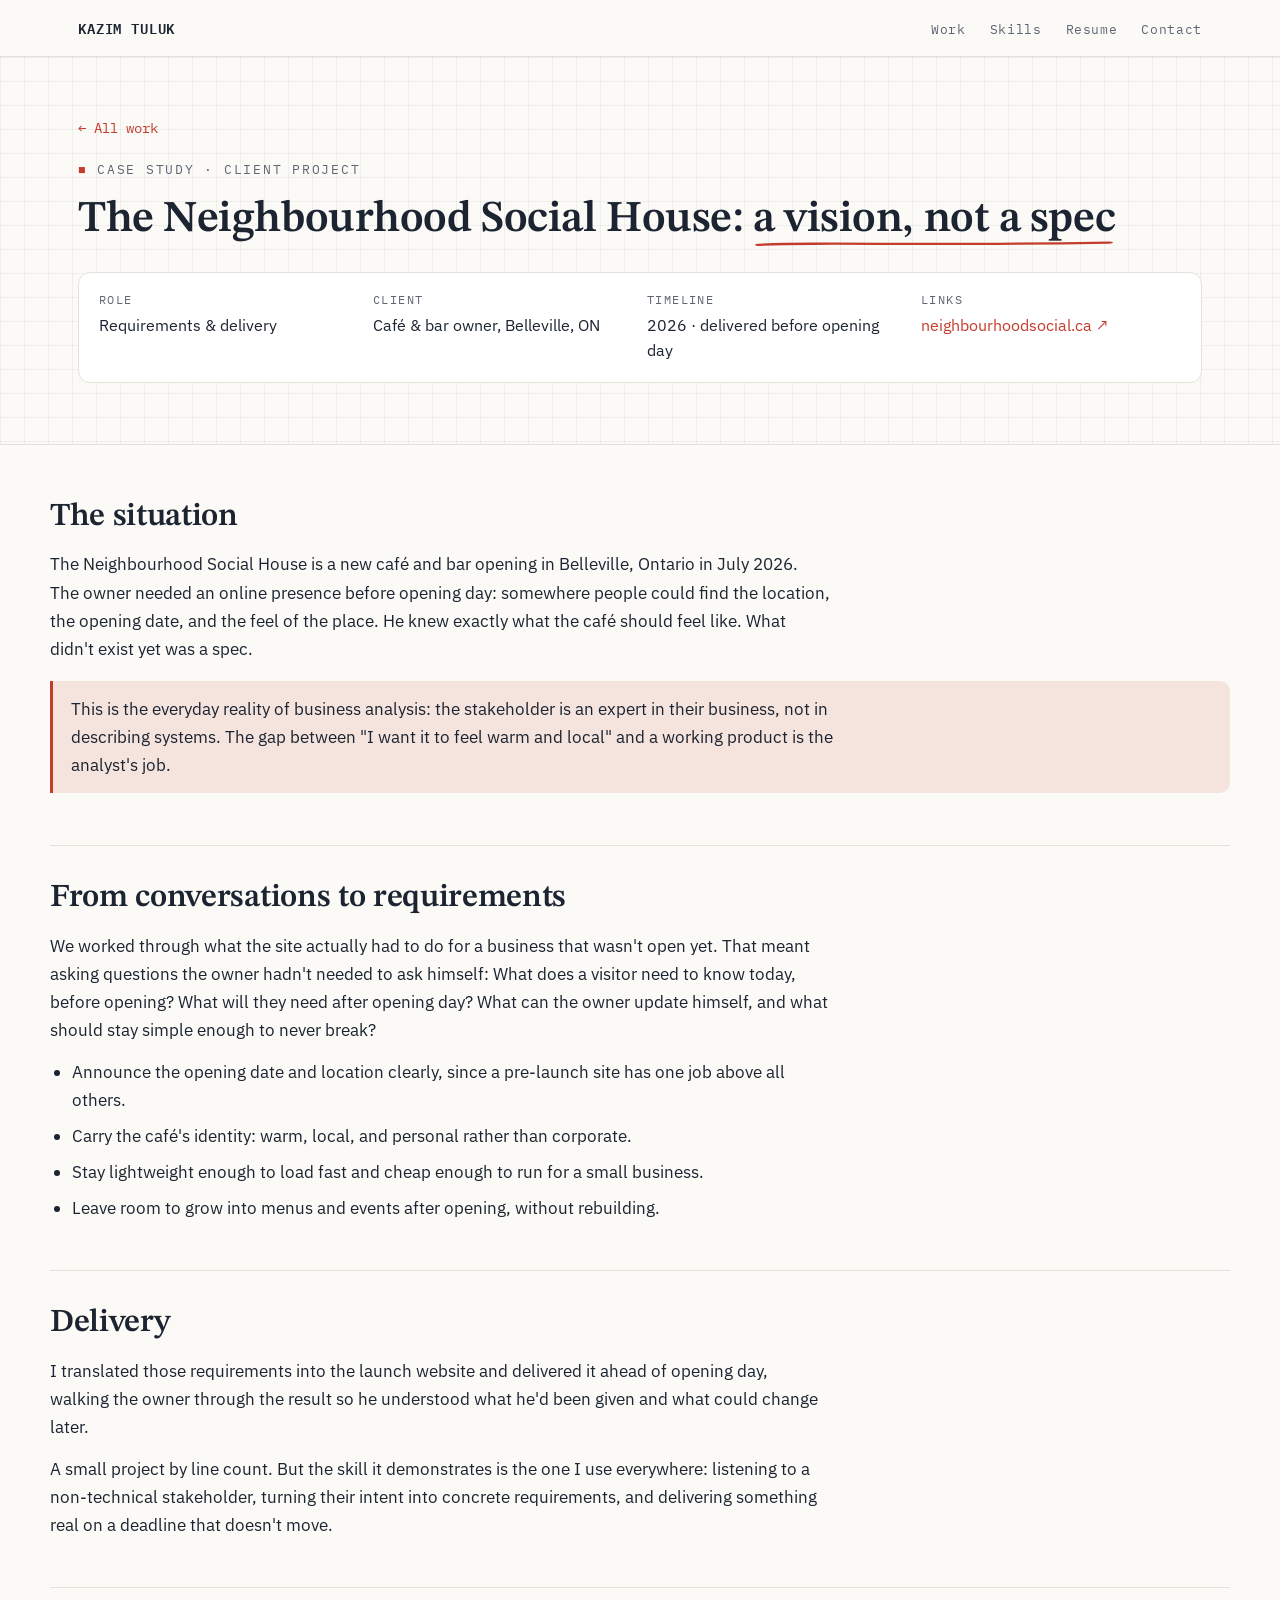
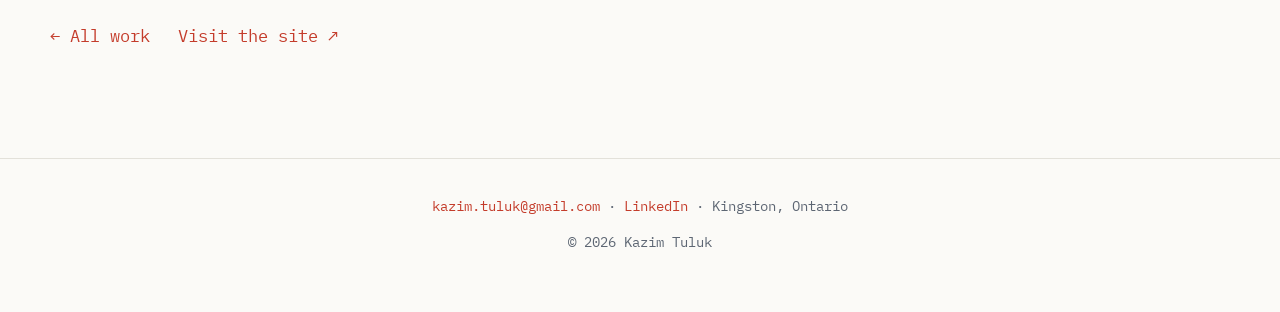
==== neighbourhood-social.html @ 155fc8b4 "some changes in portfolio" ====
<!DOCTYPE html>
<html lang="en">
<head>
  <meta charset="UTF-8" />
  <meta name="viewport" content="width=device-width, initial-scale=1" />
  <title>The Neighbourhood Social House · Case Study · Kazim Tuluk</title>
  <meta name="description" content="Case study: gathering requirements from a small-business owner and delivering a launch website for a Belleville café." />
  <link rel="preconnect" href="https://fonts.googleapis.com">
  <link rel="preconnect" href="https://fonts.gstatic.com" crossorigin>
  <link href="https://fonts.googleapis.com/css2?family=STIX+Two+Text:wght@400;600&family=IBM+Plex+Sans:wght@400;500;600&family=IBM+Plex+Mono:wght@400;600&display=swap" rel="stylesheet">
  <link rel="stylesheet" href="style.css">
</head>
<body>

<header class="site">
  <div class="top">
    <a class="brand" href="index.html">KAZIM TULUK</a>
    <nav class="primary" aria-label="Primary">
      <a href="index.html#work">Work</a>
      <a href="index.html#skills">Skills</a>
      <a href="assets/resume.pdf" target="_blank" rel="noreferrer">Resume</a>
      <a href="index.html#contact">Contact</a>
    </nav>
  </div>
</header>

<section class="cs-hero">
  <div class="wrap">
    <a class="back" href="index.html#work">← All work</a>
    <span class="eyebrow" style="margin-top:18px"><span class="tick">■</span> Case study · Client project</span>
    <h1>The Neighbourhood Social House: <span class="pen">a vision, not a spec</span></h1>
    <dl class="cs-meta">
      <div><dt>Role</dt><dd>Requirements &amp; delivery</dd></div>
      <div><dt>Client</dt><dd>Café &amp; bar owner, Belleville, ON</dd></div>
      <div><dt>Timeline</dt><dd>2026 · delivered before opening day</dd></div>
      <div><dt>Links</dt><dd><a href="https://www.neighbourhoodsocial.ca" target="_blank" rel="noreferrer">neighbourhoodsocial.ca ↗</a></dd></div>
    </dl>
  </div>
</section>

<div class="wrap cs-body">

  <section class="section">
    <h2>The situation</h2>
    <p>
      The Neighbourhood Social House is a new café and bar opening in Belleville, Ontario in July 2026.
      The owner needed an online presence before opening day: somewhere people could find the location,
      the opening date, and the feel of the place. He knew exactly what the café should feel like.
      What didn't exist yet was a spec.
    </p>
    <div class="callout">
      <p>This is the everyday reality of business analysis: the stakeholder is an expert in their business, not in describing systems. The gap between "I want it to feel warm and local" and a working product is the analyst's job.</p>
    </div>
  </section>

  <section class="section">
    <h2>From conversations to requirements</h2>
    <p>
      We worked through what the site actually had to do for a business that wasn't open yet.
      That meant asking questions the owner hadn't needed to ask himself: What does a visitor need to know
      today, before opening? What will they need after opening day? What can the owner update himself,
      and what should stay simple enough to never break?
    </p>
    <ul>
      <li>Announce the opening date and location clearly, since a pre-launch site has one job above all others.</li>
      <li>Carry the café's identity: warm, local, and personal rather than corporate.</li>
      <li>Stay lightweight enough to load fast and cheap enough to run for a small business.</li>
      <li>Leave room to grow into menus and events after opening, without rebuilding.</li>
    </ul>
  </section>

  <section class="section">
    <h2>Delivery</h2>
    <p>
      I translated those requirements into the launch website and delivered it ahead of opening day,
      walking the owner through the result so he understood what he'd been given and what could change later.
    </p>
    <figure class="shot">
      <img src="assets/nsh-home.png" alt="The Neighbourhood Social House launch website" onerror="this.parentElement.style.display='none'">
      <figcaption>The launch site: opening date, location, and the character of the place, front and centre.</figcaption>
    </figure>
    <p>
      A small project by line count. But the skill it demonstrates is the one I use everywhere:
      listening to a non-technical stakeholder, turning their intent into concrete requirements,
      and delivering something real on a deadline that doesn't move.
    </p>
  </section>

  <section class="section">
    <p class="links" style="font-family:'IBM Plex Mono',monospace">
      <a href="index.html#work">← All work</a>
      <a style="margin-left:18px" href="https://www.neighbourhoodsocial.ca" target="_blank" rel="noreferrer">Visit the site ↗</a>
    </p>
  </section>

</div>

<footer class="site">
  <p><a href="mailto:kazim.tuluk@gmail.com">kazim.tuluk@gmail.com</a> · <a href="https://www.linkedin.com/in/kazim-tuluk-b4215170" target="_blank" rel="noreferrer">LinkedIn</a> · Kingston, Ontario</p>
  <p>© <span id="y"></span> Kazim Tuluk</p>
</footer>
<script>document.getElementById('y').textContent = new Date().getFullYear();</script>
</body>
</html>
---- style.css ----
/* ============================================================
   Kazim Tuluk · Portfolio
   Identity: paper, graph grid, red pen
   Type: STIX Two Text (display) · IBM Plex Sans (body) · IBM Plex Mono (labels)
   ============================================================ */

:root{
  --paper:#FBFAF7;
  --ink:#1B2430;
  --muted:#5D6673;
  --pen:#C43C2B;        /* teacher's red pen */
  --pen-soft:rgba(196,60,43,.12);
  --grid:rgba(27,36,48,.055);
  --grid-strong:rgba(27,36,48,.09);
  --card:#FFFFFF;
  --line:#E3E1DA;
  --shadow:0 10px 28px rgba(27,36,48,.08);
}
@media (prefers-color-scheme: dark){
  :root{
    --paper:#12161D;
    --ink:#E8E6E1;
    --muted:#9AA1AB;
    --pen:#E8604C;
    --pen-soft:rgba(232,96,76,.16);
    --grid:rgba(232,230,225,.05);
    --grid-strong:rgba(232,230,225,.08);
    --card:#181D26;
    --line:#2A3140;
    --shadow:0 12px 30px rgba(0,0,0,.4);
  }
}

*{box-sizing:border-box}
html{scroll-behavior:smooth}
@media (prefers-reduced-motion: reduce){
  html{scroll-behavior:auto}
  *{transition:none!important;animation:none!important}
}
html,body{
  margin:0;
  background:var(--paper);
  color:var(--ink);
  font-family:"IBM Plex Sans",system-ui,-apple-system,"Segoe UI",Roboto,Helvetica,Arial,sans-serif;
  font-size:17px;
  line-height:1.65;
}
h1,h2,h3{
  font-family:"STIX Two Text",Georgia,"Times New Roman",serif;
  font-weight:600;
  line-height:1.18;
  letter-spacing:-.01em;
  margin:0 0 12px;
}
h1{font-size:clamp(30px,3.8vw,44px)}
h2{font-size:clamp(24px,3.4vw,32px)}
h3{font-size:20px}
p{margin:0 0 14px}
a{color:var(--pen);text-decoration:none}
a:hover{text-decoration:underline;text-underline-offset:3px}
a:focus-visible,button:focus-visible{outline:2px solid var(--pen);outline-offset:3px;border-radius:2px}
.wrap{max-width:1180px;margin:0 auto;padding:0 28px}
.muted{color:var(--muted)}

/* ---------- mono labels ---------- */
.eyebrow{
  font-family:"IBM Plex Mono",ui-monospace,SFMono-Regular,Menlo,monospace;
  font-size:12.5px;
  letter-spacing:.14em;
  text-transform:uppercase;
  color:var(--muted);
  display:block;
  margin-bottom:10px;
}
.eyebrow .tick{color:var(--pen)}

/* ---------- red pen underline (signature) ---------- */
.pen{
  background-image:url("data:image/svg+xml,%3Csvg xmlns='http://www.w3.org/2000/svg' viewBox='0 0 120 9' preserveAspectRatio='none'%3E%3Cpath d='M2 6.5 C 25 3.5, 55 7.5, 118 4' fill='none' stroke='%23C43C2B' stroke-width='2.6' stroke-linecap='round'/%3E%3C/svg%3E");
  background-repeat:no-repeat;
  background-position:0 100%;
  background-size:100% 8px;
  padding-bottom:6px;
}

/* ---------- header ---------- */
header.site{
  position:sticky;top:0;z-index:20;
  background:color-mix(in srgb, var(--paper) 88%, transparent);
  backdrop-filter:blur(8px);
  border-bottom:1px solid var(--line);
}
.top{display:flex;align-items:center;justify-content:space-between;padding:14px 28px;max-width:1180px;margin:0 auto}
.brand{
  font-family:"IBM Plex Mono",monospace;
  font-weight:600;font-size:14px;letter-spacing:.06em;
  color:var(--ink);
}
.brand:hover{text-decoration:none;color:var(--pen)}
nav.primary a{
  font-family:"IBM Plex Mono",monospace;
  font-size:13px;letter-spacing:.05em;
  color:var(--muted);
  margin-left:20px;
}
nav.primary a:hover{color:var(--pen);text-decoration:none}

/* ---------- hero on graph paper ---------- */
.hero{
  background-image:
    linear-gradient(var(--grid-strong) 1px, transparent 1px),
    linear-gradient(90deg, var(--grid-strong) 1px, transparent 1px),
    linear-gradient(var(--grid) 1px, transparent 1px),
    linear-gradient(90deg, var(--grid) 1px, transparent 1px);
  background-size:120px 120px,120px 120px,24px 24px,24px 24px;
  border-bottom:1px solid var(--line);
}
.hero-inner{
  display:flex;gap:40px;align-items:center;
  padding:72px 0 64px;
}
.hero .info{flex:1;min-width:0}
.hero .lede{font-size:19px;max-width:760px;margin-top:16px}
.avatar{
  width:168px;height:168px;border-radius:50%;object-fit:cover;
  border:5px solid var(--card);box-shadow:var(--shadow);flex:none;
}
@media(max-width:760px){
  .hero-inner{flex-direction:column-reverse;align-items:flex-start;padding:48px 0 44px}
  .avatar{width:120px;height:120px}
}
.chips{margin-top:22px;display:flex;flex-wrap:wrap;gap:10px}
.chip{
  font-family:"IBM Plex Mono",monospace;font-size:13.5px;
  padding:8px 16px;border-radius:999px;
  background:var(--card);border:1px solid var(--line);color:var(--ink);
  transition:border-color .15s ease, transform .15s ease;
}
.chip:hover{border-color:var(--pen);text-decoration:none;transform:translateY(-1px)}
.chip.primary{background:var(--pen);border-color:var(--pen);color:#fff}
.chip.primary:hover{background:var(--pen);opacity:.92}

/* ---------- sections ---------- */
.section{padding:56px 0;scroll-margin-top:80px}
.section + .section{border-top:1px solid var(--line)}
.section-head{margin-bottom:28px}

/* ---------- featured case studies ---------- */
.case{
  display:grid;grid-template-columns:1fr;gap:0;
  background:var(--card);border:1px solid var(--line);border-radius:14px;
  padding:26px 28px;margin-bottom:18px;
  transition:border-color .15s ease, box-shadow .15s ease;
}
.case:hover{border-color:var(--pen);box-shadow:var(--shadow)}
.case h3{font-size:23px;margin-bottom:4px}
.case .meta{font-family:"IBM Plex Mono",monospace;font-size:12.5px;letter-spacing:.1em;text-transform:uppercase;color:var(--pen);margin-bottom:12px}
.facts{margin:10px 0 14px;display:grid;gap:8px}
.facts .row{display:grid;grid-template-columns:92px 1fr;gap:12px;align-items:baseline}
.facts dt{
  font-family:"IBM Plex Mono",monospace;font-size:12px;letter-spacing:.1em;
  text-transform:uppercase;color:var(--muted);
}
.facts dd{margin:0}
.case .links{margin-top:6px;font-family:"IBM Plex Mono",monospace;font-size:14px}
.case .links a + a{margin-left:18px}

/* ---------- smaller project grid ---------- */
.projs{display:grid;grid-template-columns:repeat(3,minmax(0,1fr));gap:16px}
@media(max-width:860px){.projs{grid-template-columns:1fr}}
.card{
  background:var(--card);border:1px solid var(--line);border-radius:12px;padding:20px;
  transition:border-color .15s ease, box-shadow .15s ease;
  display:flex;flex-direction:column;
}
.card:hover{border-color:var(--pen);box-shadow:var(--shadow)}
.card h3{font-size:18px}
.card p{font-size:15.5px}
.card .stack{
  font-family:"IBM Plex Mono",monospace;font-size:12.5px;color:var(--muted);
  margin:0 0 10px;
}
.card .links{margin-top:auto;padding-top:10px;font-family:"IBM Plex Mono",monospace;font-size:13.5px}

/* ---------- skills ---------- */
.skill-row{display:grid;grid-template-columns:210px 1fr;gap:16px;padding:14px 0;border-bottom:1px dashed var(--line)}
.skill-row:last-child{border-bottom:none}
.skill-row .label{
  font-family:"IBM Plex Mono",monospace;font-size:13px;letter-spacing:.08em;
  text-transform:uppercase;color:var(--ink);font-weight:600;padding-top:2px;
}
@media(max-width:640px){.skill-row{grid-template-columns:1fr;gap:4px}}

/* ---------- footer ---------- */
footer.site{
  border-top:1px solid var(--line);
  padding:36px 24px 44px;text-align:center;
  font-family:"IBM Plex Mono",monospace;font-size:13.5px;color:var(--muted);
}
footer.site a{color:var(--pen)}

/* ============================================================
   Case-study pages
   ============================================================ */
.cs-hero{
  background-image:
    linear-gradient(var(--grid) 1px, transparent 1px),
    linear-gradient(90deg, var(--grid) 1px, transparent 1px);
  background-size:24px 24px;
  border-bottom:1px solid var(--line);
  padding:56px 0 44px;
}
.cs-hero .back{font-family:"IBM Plex Mono",monospace;font-size:13.5px}
.cs-hero h1{margin-top:14px}
.cs-meta{
  margin-top:26px;display:grid;grid-template-columns:repeat(auto-fit,minmax(180px,1fr));gap:14px;
  background:var(--card);border:1px solid var(--line);border-radius:12px;padding:18px 20px;
}
.cs-meta div dt{
  font-family:"IBM Plex Mono",monospace;font-size:11.5px;letter-spacing:.12em;
  text-transform:uppercase;color:var(--muted);margin-bottom:3px;
}
.cs-meta div dd{margin:0;font-size:15.5px}
.cs-body{padding:20px 0 60px}
.cs-body .section{padding:34px 0}
.cs-body h2{margin-bottom:14px}
.cs-body ul{padding-left:22px;margin:0 0 14px}
.cs-body li{margin-bottom:8px}
.callout{
  border-left:3px solid var(--pen);
  background:var(--pen-soft);
  padding:14px 18px;border-radius:0 10px 10px 0;
  margin:18px 0;
}
.callout p{margin:0}
figure.shot{margin:22px 0}
figure.shot img{width:100%;border:1px solid var(--line);border-radius:10px;box-shadow:var(--shadow)}
figure.shot figcaption{
  font-family:"IBM Plex Mono",monospace;font-size:13px;color:var(--muted);margin-top:8px;
}

/* ---------- narrow header ---------- */
@media(max-width:560px){
  .top{flex-wrap:wrap;gap:8px;padding:12px 18px}
  nav.primary{width:100%;display:flex;justify-content:space-between}
  nav.primary a{margin-left:0;font-size:12.5px}
}

/* readable measure inside wide layout */
.cs-body p, .cs-body ul{max-width:78ch}
.facts .row dd{max-width:100ch}
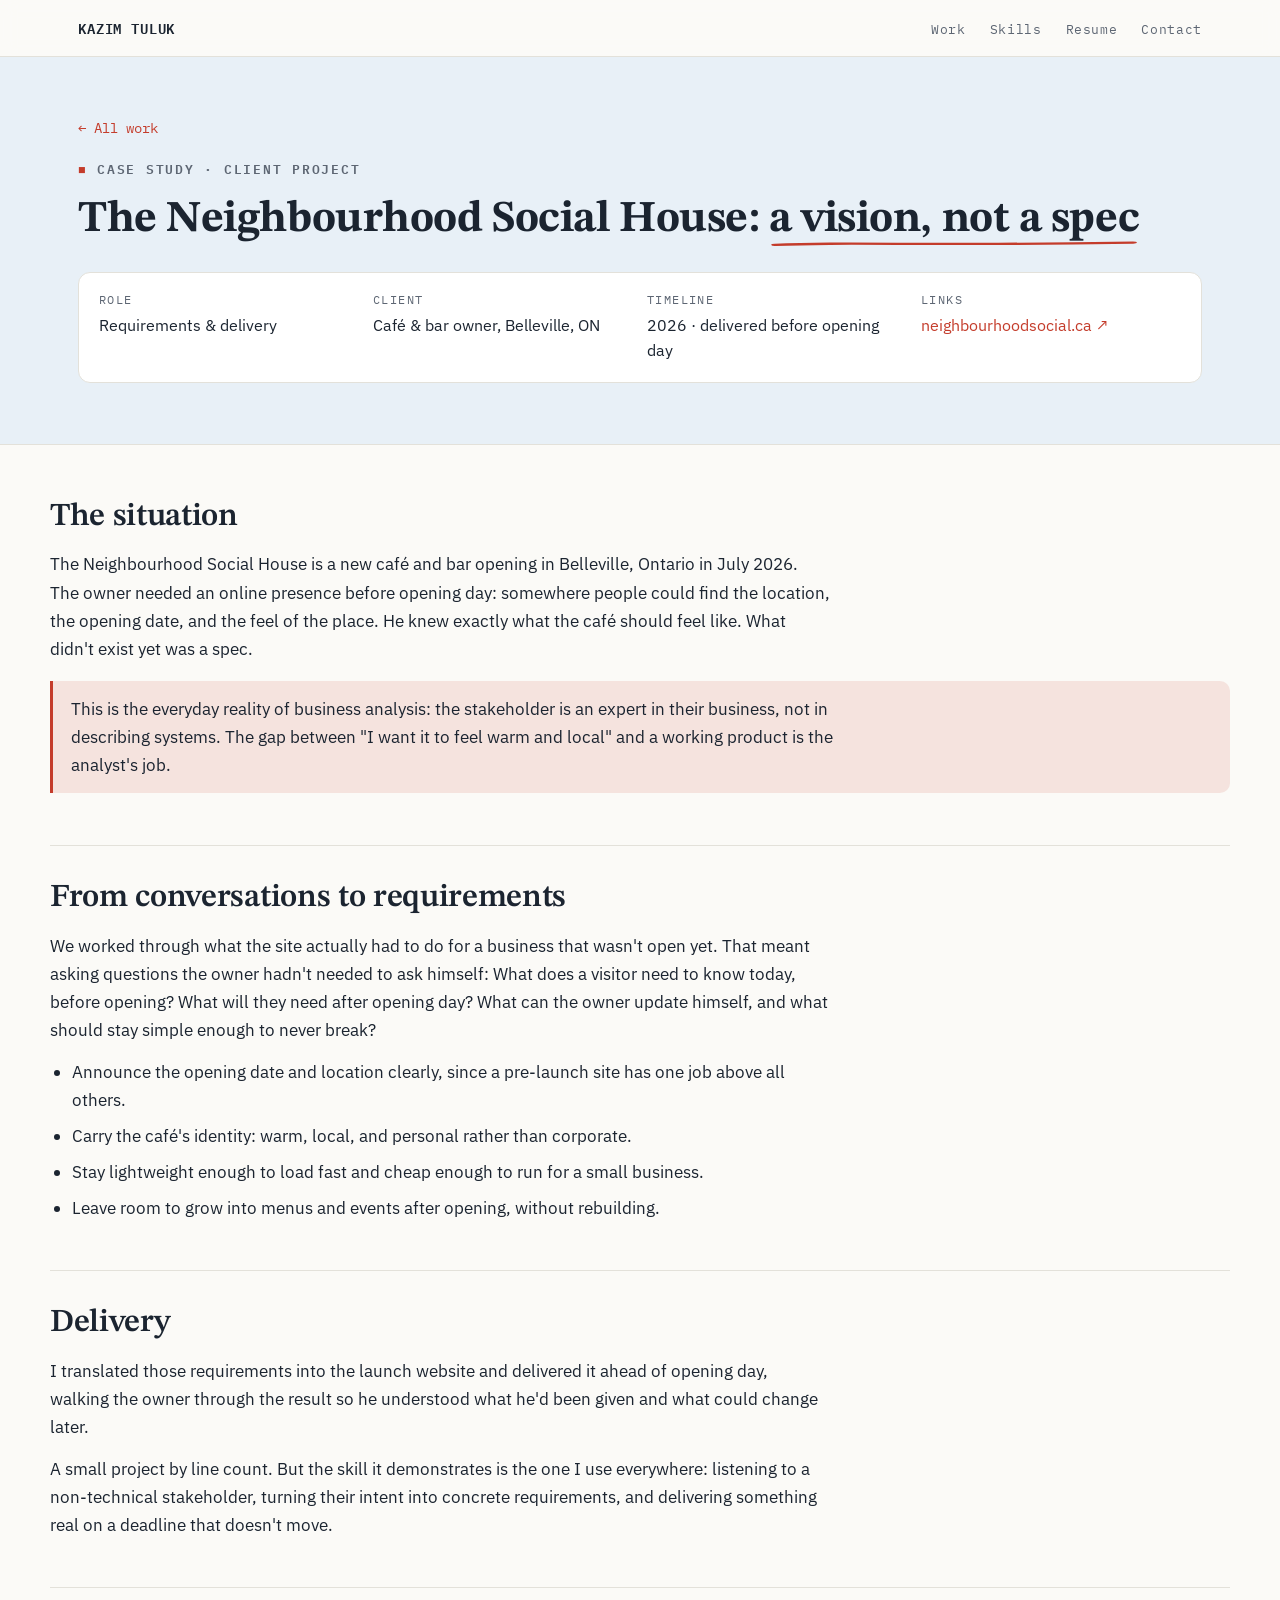
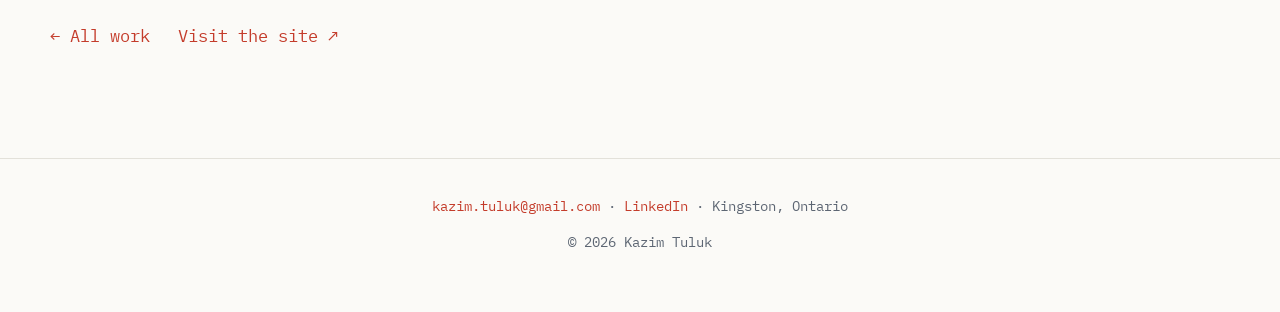
==== commit 995d5e2a: "last changes" ====
--- a/neighbourhood-social.html
+++ b/neighbourhood-social.html
@@ -7,7 +7,7 @@
   <meta name="description" content="Case study: gathering requirements from a small-business owner and delivering a launch website for a Belleville café." />
   <link rel="preconnect" href="https://fonts.googleapis.com">
   <link rel="preconnect" href="https://fonts.gstatic.com" crossorigin>
-  <link href="https://fonts.googleapis.com/css2?family=STIX+Two+Text:wght@400;600&family=IBM+Plex+Sans:wght@400;500;600&family=IBM+Plex+Mono:wght@400;600&display=swap" rel="stylesheet">
+  <link href="https://fonts.googleapis.com/css2?family=STIX+Two+Text:wght@400;600;700&family=IBM+Plex+Sans:wght@400;500;600&family=IBM+Plex+Mono:wght@400;600&display=swap" rel="stylesheet">
   <link rel="stylesheet" href="style.css">
 </head>
 <body>
--- a/style.css
+++ b/style.css
@@ -14,6 +14,7 @@
   --grid-strong:rgba(27,36,48,.09);
   --card:#FFFFFF;
   --line:#E3E1DA;
+  --banner:#E8F0F7;
   --shadow:0 10px 28px rgba(27,36,48,.08);
 }
 @media (prefers-color-scheme: dark){
@@ -27,6 +28,7 @@
     --grid-strong:rgba(232,230,225,.08);
     --card:#181D26;
     --line:#2A3140;
+    --banner:#1A2532;
     --shadow:0 12px 30px rgba(0,0,0,.4);
   }
 }
@@ -52,7 +54,7 @@
   letter-spacing:-.01em;
   margin:0 0 12px;
 }
-h1{font-size:clamp(30px,3.8vw,44px)}
+h1{font-size:clamp(30px,3.8vw,44px);font-weight:700}
 h2{font-size:clamp(24px,3.4vw,32px)}
 h3{font-size:20px}
 p{margin:0 0 14px}
@@ -65,6 +67,7 @@
 /* ---------- mono labels ---------- */
 .eyebrow{
   font-family:"IBM Plex Mono",ui-monospace,SFMono-Regular,Menlo,monospace;
+  font-weight:600;
   font-size:12.5px;
   letter-spacing:.14em;
   text-transform:uppercase;
@@ -107,12 +110,7 @@
 
 /* ---------- hero on graph paper ---------- */
 .hero{
-  background-image:
-    linear-gradient(var(--grid-strong) 1px, transparent 1px),
-    linear-gradient(90deg, var(--grid-strong) 1px, transparent 1px),
-    linear-gradient(var(--grid) 1px, transparent 1px),
-    linear-gradient(90deg, var(--grid) 1px, transparent 1px);
-  background-size:120px 120px,120px 120px,24px 24px,24px 24px;
+  background:var(--banner);
   border-bottom:1px solid var(--line);
 }
 .hero-inner{
@@ -122,12 +120,12 @@
 .hero .info{flex:1;min-width:0}
 .hero .lede{font-size:19px;max-width:760px;margin-top:16px}
 .avatar{
-  width:168px;height:168px;border-radius:50%;object-fit:cover;
+  width:230px;height:230px;border-radius:50%;object-fit:cover;
   border:5px solid var(--card);box-shadow:var(--shadow);flex:none;
 }
 @media(max-width:760px){
   .hero-inner{flex-direction:column-reverse;align-items:flex-start;padding:48px 0 44px}
-  .avatar{width:120px;height:120px}
+  .avatar{width:150px;height:150px}
 }
 .chips{margin-top:22px;display:flex;flex-wrap:wrap;gap:10px}
 .chip{
@@ -203,10 +201,7 @@
    Case-study pages
    ============================================================ */
 .cs-hero{
-  background-image:
-    linear-gradient(var(--grid) 1px, transparent 1px),
-    linear-gradient(90deg, var(--grid) 1px, transparent 1px);
-  background-size:24px 24px;
+  background:var(--banner);
   border-bottom:1px solid var(--line);
   padding:56px 0 44px;
 }
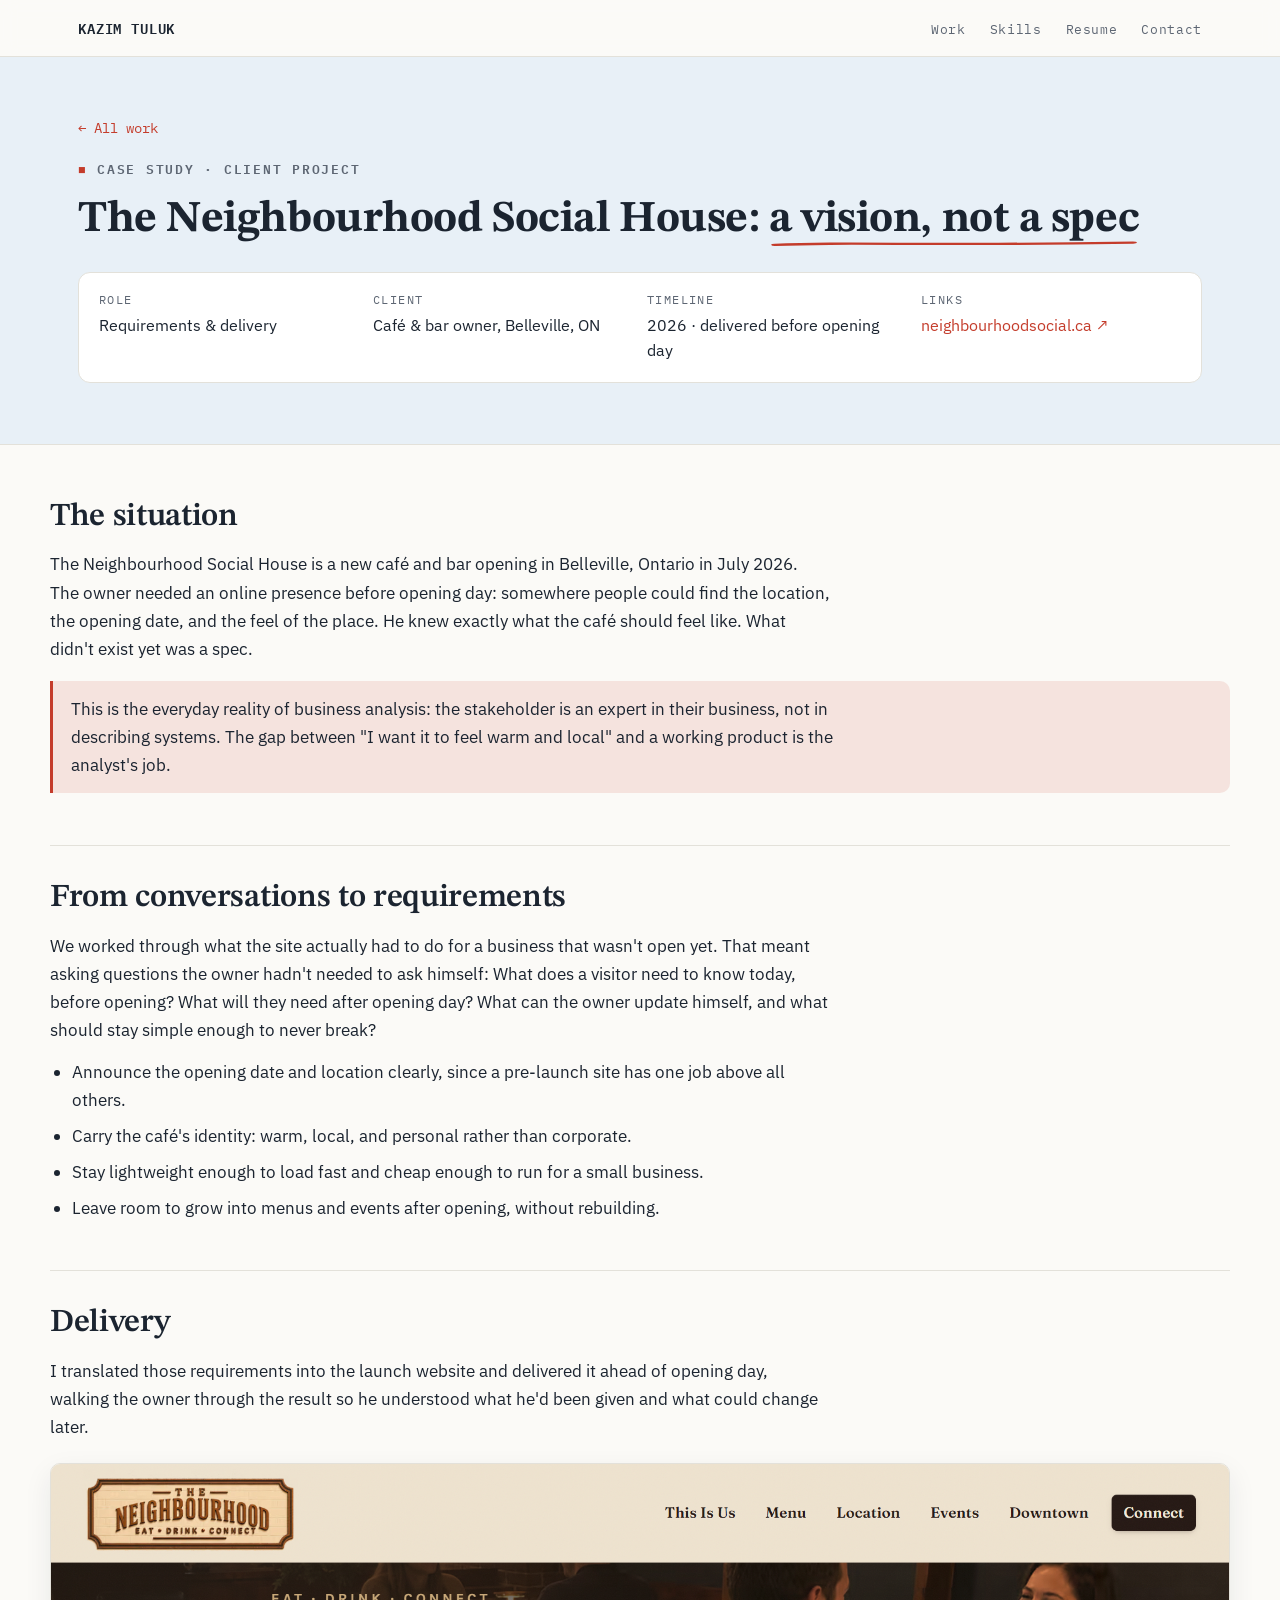
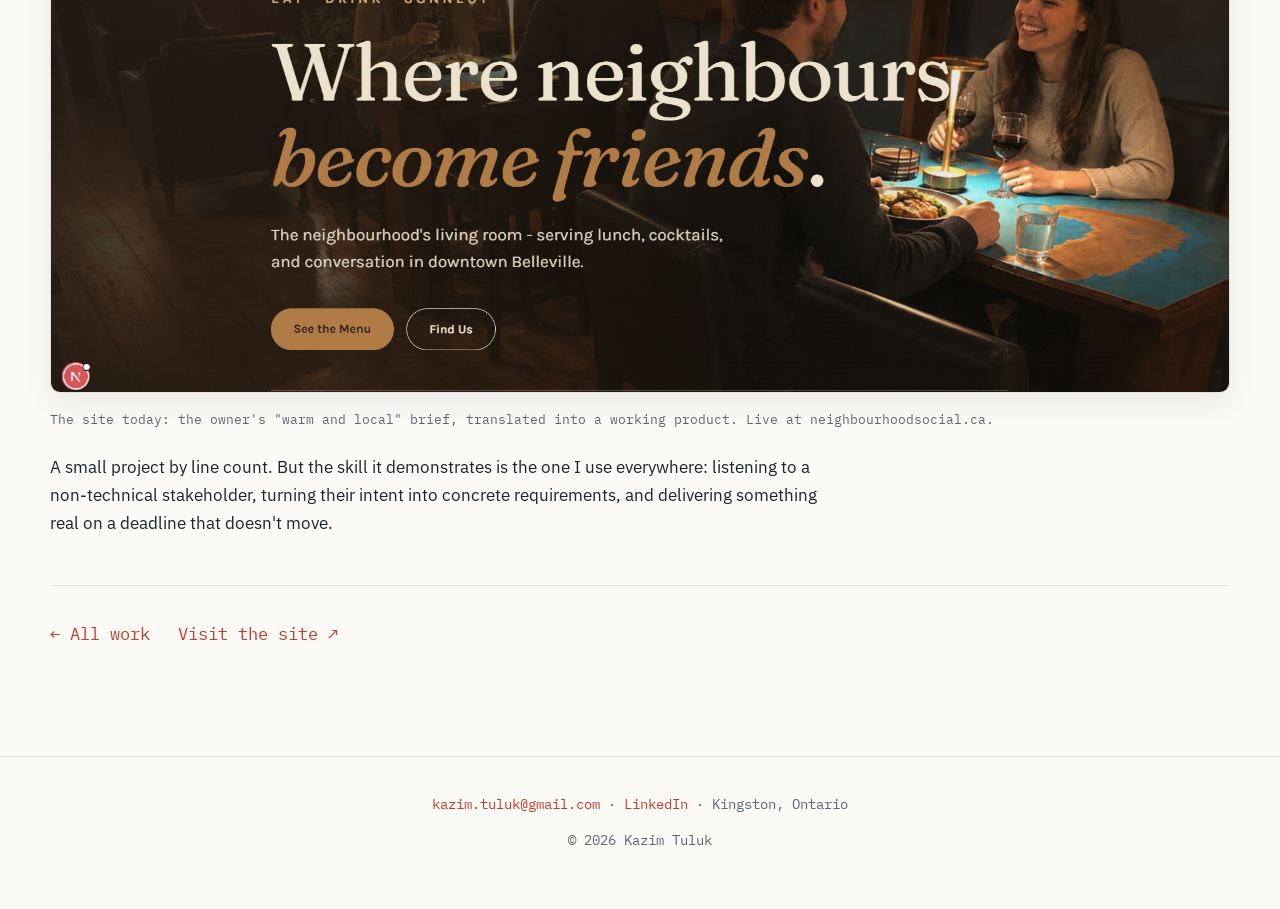
==== commit 12b7c70f: "adding new things into three main projects" ====
--- a/neighbourhood-social.html
+++ b/neighbourhood-social.html
@@ -77,7 +77,7 @@
     </p>
     <figure class="shot">
       <img src="assets/nsh-home.png" alt="The Neighbourhood Social House launch website" onerror="this.parentElement.style.display='none'">
-      <figcaption>The launch site: opening date, location, and the character of the place, front and centre.</figcaption>
+      <figcaption>The site today: the owner's "warm and local" brief, translated into a working product. Live at neighbourhoodsocial.ca.</figcaption>
     </figure>
     <p>
       A small project by line count. But the skill it demonstrates is the one I use everywhere:
--- a/style.css
+++ b/style.css
@@ -145,7 +145,9 @@
 
 /* ---------- featured case studies ---------- */
 .case{
-  display:grid;grid-template-columns:1fr;gap:0;
+  display:grid;grid-template-columns:1fr auto;gap:0 26px;
+  grid-template-areas:"meta media" "title media" "facts media" "links media";
+  align-items:start;
   background:var(--card);border:1px solid var(--line);border-radius:14px;
   padding:26px 28px;margin-bottom:18px;
   transition:border-color .15s ease, box-shadow .15s ease;
@@ -244,3 +246,87 @@
 /* readable measure inside wide layout */
 .cs-body p, .cs-body ul{max-width:78ch}
 .facts .row dd{max-width:100ch}
+
+/* case card media column */
+.case .meta{grid-area:meta}
+.case h3{grid-area:title}
+.case .facts{grid-area:facts}
+.case .links{grid-area:links}
+.case-media{grid-area:media;width:300px;align-self:center}
+.case-media img{width:100%;border:1px solid var(--line);border-radius:10px;box-shadow:var(--shadow);display:block}
+@media(max-width:900px){
+  .case{grid-template-columns:1fr;grid-template-areas:"meta" "title" "facts" "media" "links"}
+  .case-media{width:100%;margin:6px 0 10px}
+}
+
+/* ---------- case-study feature rows ---------- */
+.feature{
+  display:grid;grid-template-columns:0.8fr 1.25fr;gap:34px;align-items:center;
+  margin:38px 0;
+}
+.feature:nth-of-type(even){grid-template-columns:1.25fr 0.8fr}
+.feature:nth-of-type(even) .feature-text{order:2}
+.feature:nth-of-type(even) .frame{order:1}
+.feature-text h3{margin:4px 0 10px}
+.feature-text p{font-size:15.5px;max-width:none}
+.frame{
+  margin:0;background:var(--card);border:1px solid var(--line);border-radius:12px;
+  box-shadow:var(--shadow);overflow:hidden;
+}
+.frame .bar{
+  display:flex;align-items:center;gap:6px;height:32px;padding:0 12px;
+  border-bottom:1px solid var(--line);background:color-mix(in srgb, var(--card) 70%, var(--paper));
+}
+.frame .bar span{width:9px;height:9px;border-radius:50%;background:var(--line)}
+.frame .bar span:first-child{background:var(--pen);opacity:.7}
+.frame .bar i{
+  font-style:normal;font-family:"IBM Plex Mono",monospace;font-size:11.5px;color:var(--muted);
+  margin-left:10px;background:var(--paper);border:1px solid var(--line);border-radius:6px;padding:2px 10px;
+}
+.frame img{display:block;width:100%}
+@media(max-width:860px){
+  .feature,.feature:nth-of-type(even){grid-template-columns:1fr}
+  .feature:nth-of-type(even) .feature-text{order:1}
+  .feature:nth-of-type(even) .frame{order:2}
+}
+
+/* ---------- analytics case page ---------- */
+.stat-band{
+  display:grid;grid-template-columns:repeat(4,1fr);gap:14px;margin:34px 0 6px;
+}
+.stat{
+  background:var(--card);border:1px solid var(--line);border-radius:12px;
+  padding:18px 20px;text-align:center;
+}
+.stat b{
+  display:block;font-family:"STIX Two Text",Georgia,serif;font-weight:700;
+  font-size:34px;color:var(--pen);line-height:1.1;
+}
+.stat span{font-family:"IBM Plex Mono",monospace;font-size:12px;letter-spacing:.08em;text-transform:uppercase;color:var(--muted)}
+@media(max-width:760px){.stat-band{grid-template-columns:repeat(2,1fr)}}
+
+.finding-grid{display:grid;grid-template-columns:repeat(2,1fr);gap:14px}
+@media(max-width:760px){.finding-grid{grid-template-columns:1fr}}
+.finding{
+  background:var(--card);border:1px solid var(--line);border-radius:12px;padding:16px 18px;
+}
+.finding p{margin:8px 0 0;font-size:15px;max-width:none}
+.sev{
+  font-family:"IBM Plex Mono",monospace;font-size:11.5px;letter-spacing:.1em;text-transform:uppercase;
+  padding:3px 10px;border-radius:999px;font-weight:600;
+}
+.sev.high{background:var(--pen-soft);color:var(--pen)}
+.sev.med{background:rgba(176,121,10,.14);color:#B0790A}
+.sev.low{background:rgba(46,125,80,.12);color:#2E7D50}
+
+pre.sql{
+  background:var(--card);border:1px solid var(--line);border-left:3px solid var(--pen);
+  border-radius:0 10px 10px 0;padding:16px 20px;overflow-x:auto;
+}
+pre.sql code{font-family:"IBM Plex Mono",monospace;font-size:13.5px;color:var(--ink);line-height:1.6}
+
+.outcome-grid{display:grid;grid-template-columns:repeat(3,1fr);gap:14px}
+@media(max-width:760px){.outcome-grid{grid-template-columns:1fr}}
+.outcome{background:var(--card);border:1px solid var(--line);border-radius:12px;padding:16px 18px}
+.outcome b{font-family:"STIX Two Text",Georgia,serif;font-size:17px}
+.outcome p{margin:6px 0 0;font-size:14.5px;color:var(--muted);max-width:none}
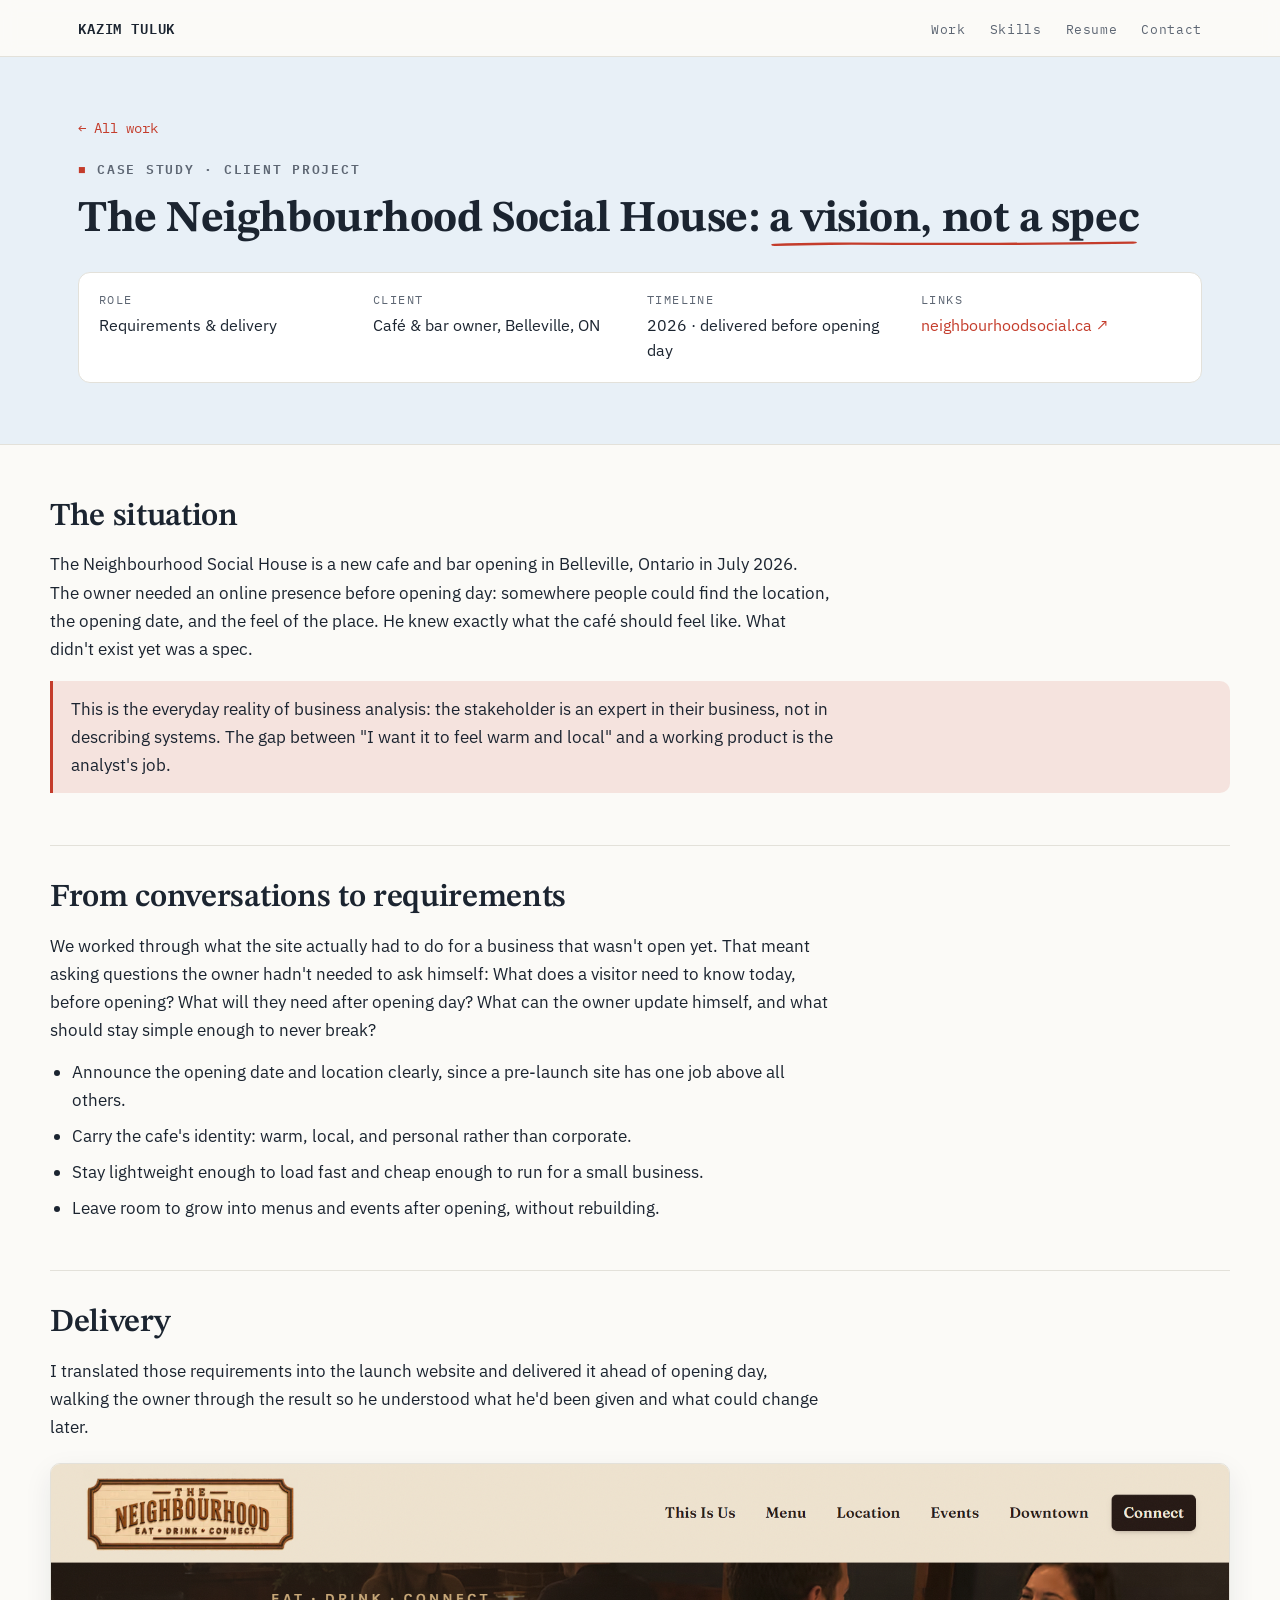
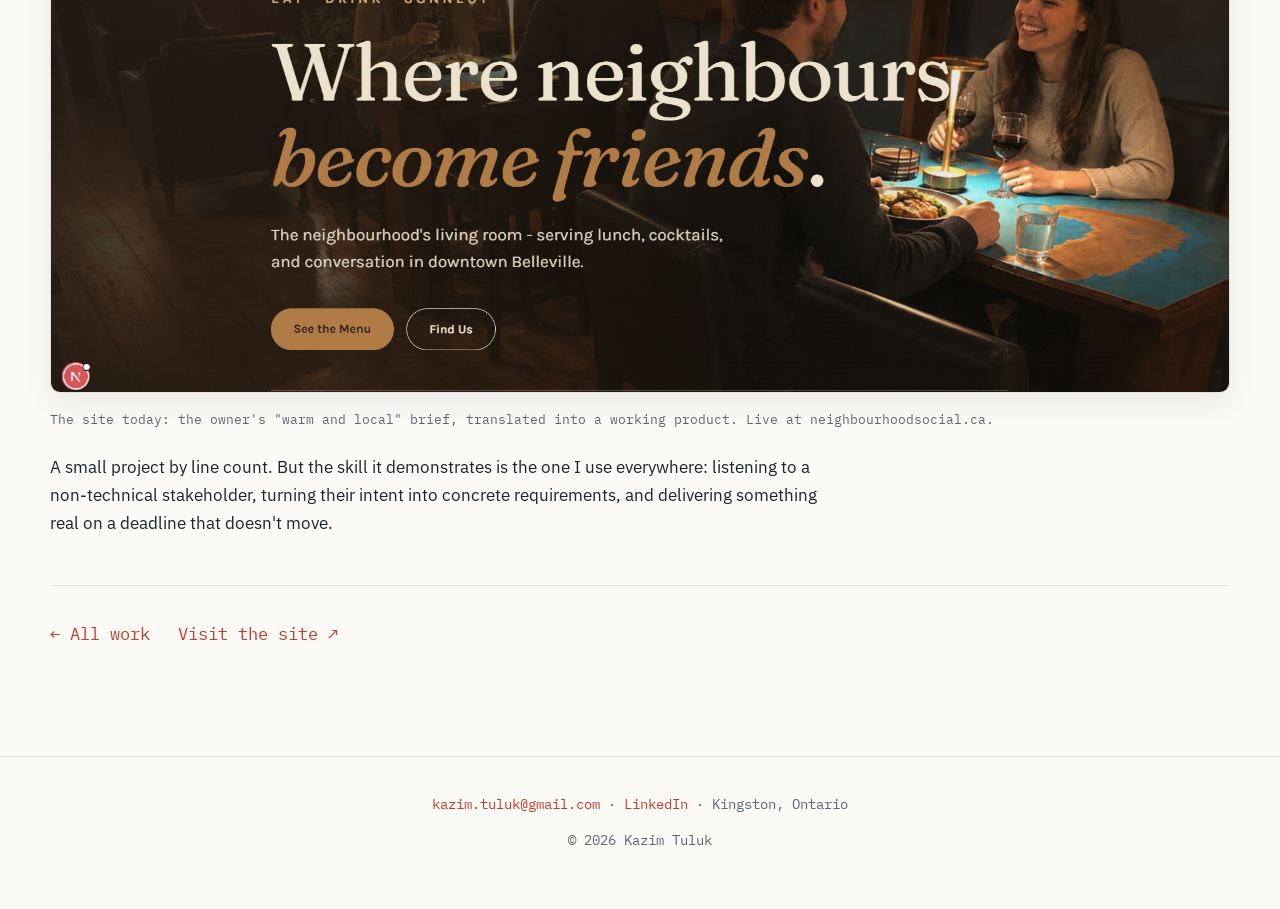
==== commit 7f4a62b3: "Change 'café' to 'cafe' for consistency" ====
--- a/neighbourhood-social.html
+++ b/neighbourhood-social.html
@@ -4,7 +4,7 @@
   <meta charset="UTF-8" />
   <meta name="viewport" content="width=device-width, initial-scale=1" />
   <title>The Neighbourhood Social House · Case Study · Kazim Tuluk</title>
-  <meta name="description" content="Case study: gathering requirements from a small-business owner and delivering a launch website for a Belleville café." />
+  <meta name="description" content="Case study: gathering requirements from a small-business owner and delivering a launch website for a Belleville cafe." />
   <link rel="preconnect" href="https://fonts.googleapis.com">
   <link rel="preconnect" href="https://fonts.gstatic.com" crossorigin>
   <link href="https://fonts.googleapis.com/css2?family=STIX+Two+Text:wght@400;600;700&family=IBM+Plex+Sans:wght@400;500;600&family=IBM+Plex+Mono:wght@400;600&display=swap" rel="stylesheet">
@@ -43,7 +43,7 @@
   <section class="section">
     <h2>The situation</h2>
     <p>
-      The Neighbourhood Social House is a new café and bar opening in Belleville, Ontario in July 2026.
+      The Neighbourhood Social House is a new cafe and bar opening in Belleville, Ontario in July 2026.
       The owner needed an online presence before opening day: somewhere people could find the location,
       the opening date, and the feel of the place. He knew exactly what the café should feel like.
       What didn't exist yet was a spec.
@@ -63,7 +63,7 @@
     </p>
     <ul>
       <li>Announce the opening date and location clearly, since a pre-launch site has one job above all others.</li>
-      <li>Carry the café's identity: warm, local, and personal rather than corporate.</li>
+      <li>Carry the cafe's identity: warm, local, and personal rather than corporate.</li>
       <li>Stay lightweight enough to load fast and cheap enough to run for a small business.</li>
       <li>Leave room to grow into menus and events after opening, without rebuilding.</li>
     </ul>
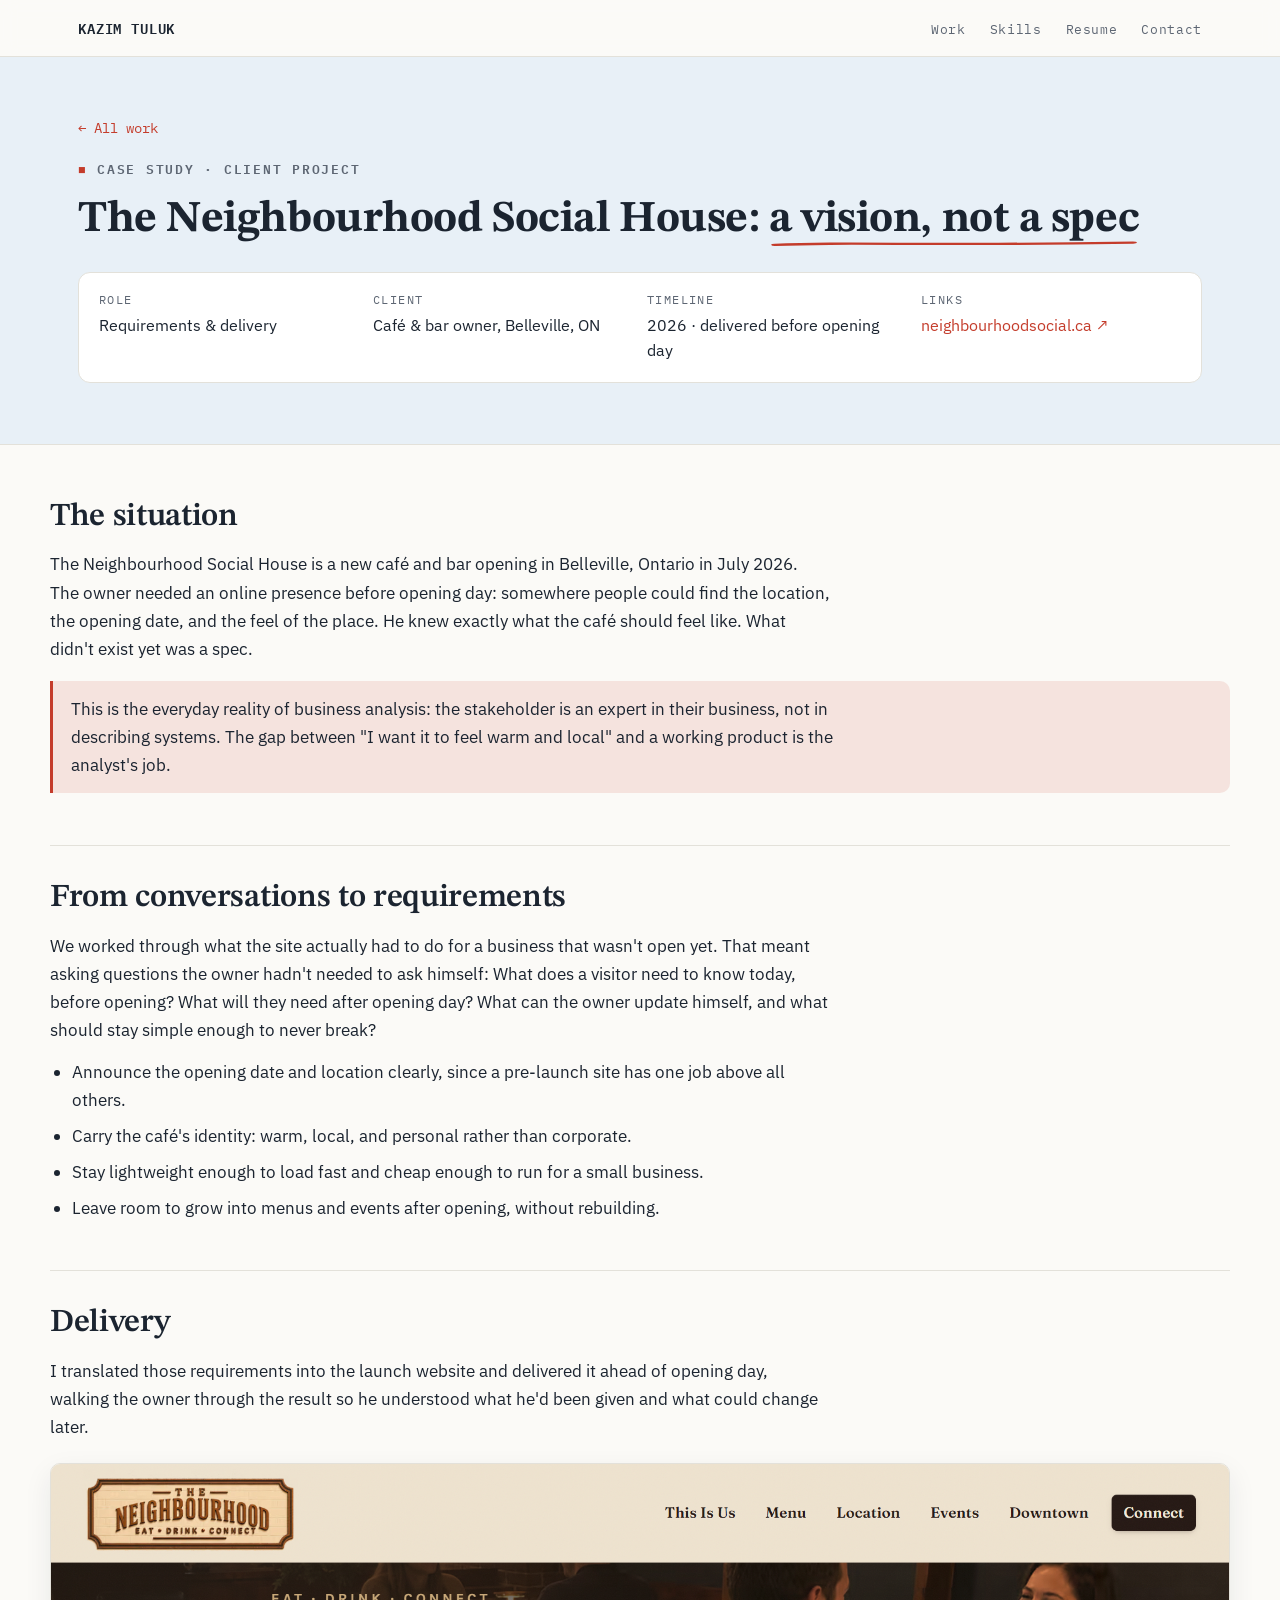
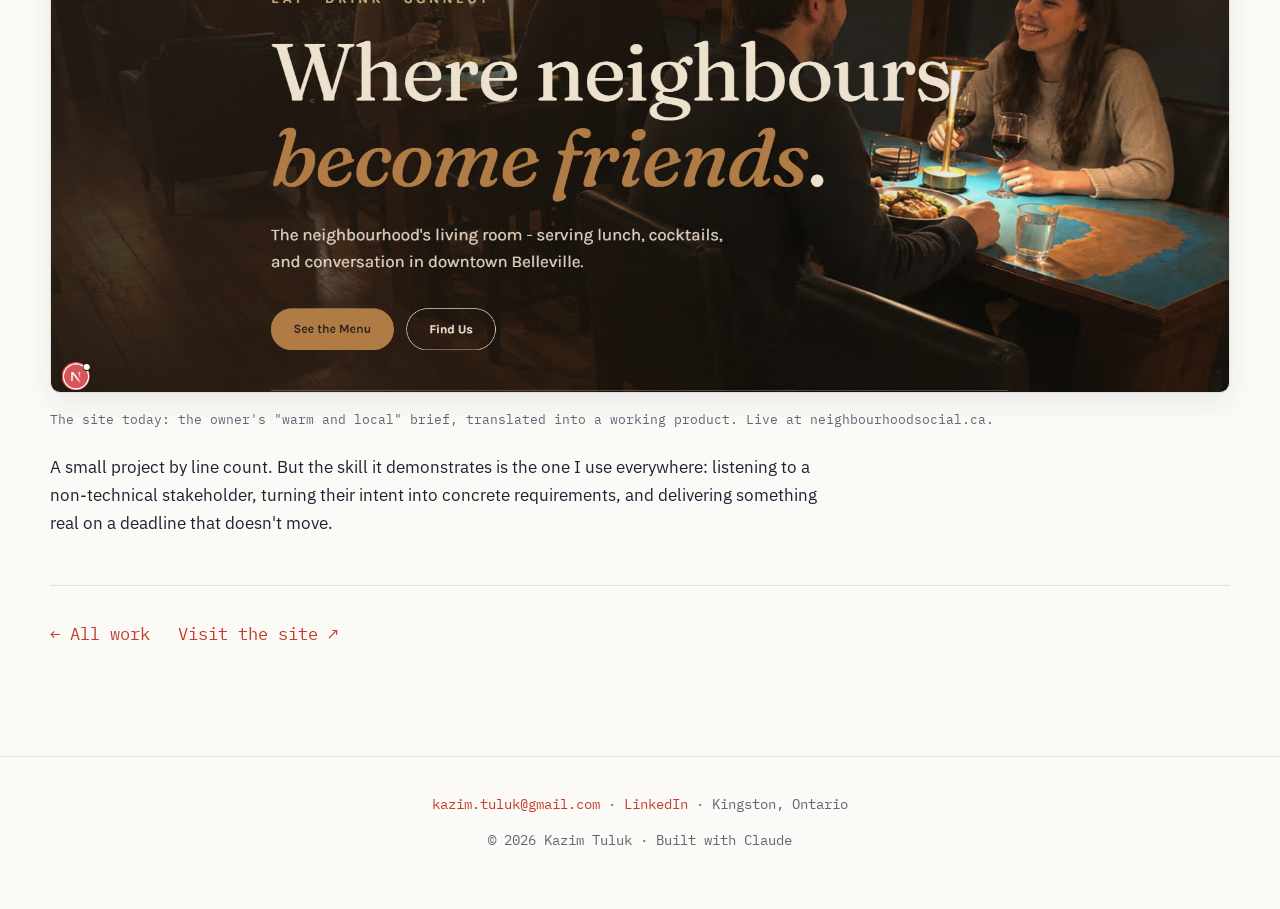
==== commit ddac9d0b: "footer" ====
--- a/neighbourhood-social.html
+++ b/neighbourhood-social.html
@@ -4,7 +4,7 @@
   <meta charset="UTF-8" />
   <meta name="viewport" content="width=device-width, initial-scale=1" />
   <title>The Neighbourhood Social House · Case Study · Kazim Tuluk</title>
-  <meta name="description" content="Case study: gathering requirements from a small-business owner and delivering a launch website for a Belleville cafe." />
+  <meta name="description" content="Case study: gathering requirements from a small-business owner and delivering a launch website for a Belleville café." />
   <link rel="preconnect" href="https://fonts.googleapis.com">
   <link rel="preconnect" href="https://fonts.gstatic.com" crossorigin>
   <link href="https://fonts.googleapis.com/css2?family=STIX+Two+Text:wght@400;600;700&family=IBM+Plex+Sans:wght@400;500;600&family=IBM+Plex+Mono:wght@400;600&display=swap" rel="stylesheet">
@@ -43,7 +43,7 @@
   <section class="section">
     <h2>The situation</h2>
     <p>
-      The Neighbourhood Social House is a new cafe and bar opening in Belleville, Ontario in July 2026.
+      The Neighbourhood Social House is a new café and bar opening in Belleville, Ontario in July 2026.
       The owner needed an online presence before opening day: somewhere people could find the location,
       the opening date, and the feel of the place. He knew exactly what the café should feel like.
       What didn't exist yet was a spec.
@@ -63,7 +63,7 @@
     </p>
     <ul>
       <li>Announce the opening date and location clearly, since a pre-launch site has one job above all others.</li>
-      <li>Carry the cafe's identity: warm, local, and personal rather than corporate.</li>
+      <li>Carry the café's identity: warm, local, and personal rather than corporate.</li>
       <li>Stay lightweight enough to load fast and cheap enough to run for a small business.</li>
       <li>Leave room to grow into menus and events after opening, without rebuilding.</li>
     </ul>
@@ -97,7 +97,7 @@
 
 <footer class="site">
   <p><a href="mailto:kazim.tuluk@gmail.com">kazim.tuluk@gmail.com</a> · <a href="https://www.linkedin.com/in/kazim-tuluk-b4215170" target="_blank" rel="noreferrer">LinkedIn</a> · Kingston, Ontario</p>
-  <p>© <span id="y"></span> Kazim Tuluk</p>
+  <p>© <span id="y"></span> Kazim Tuluk · Built with Claude</p>
 </footer>
 <script>document.getElementById('y').textContent = new Date().getFullYear();</script>
 </body>
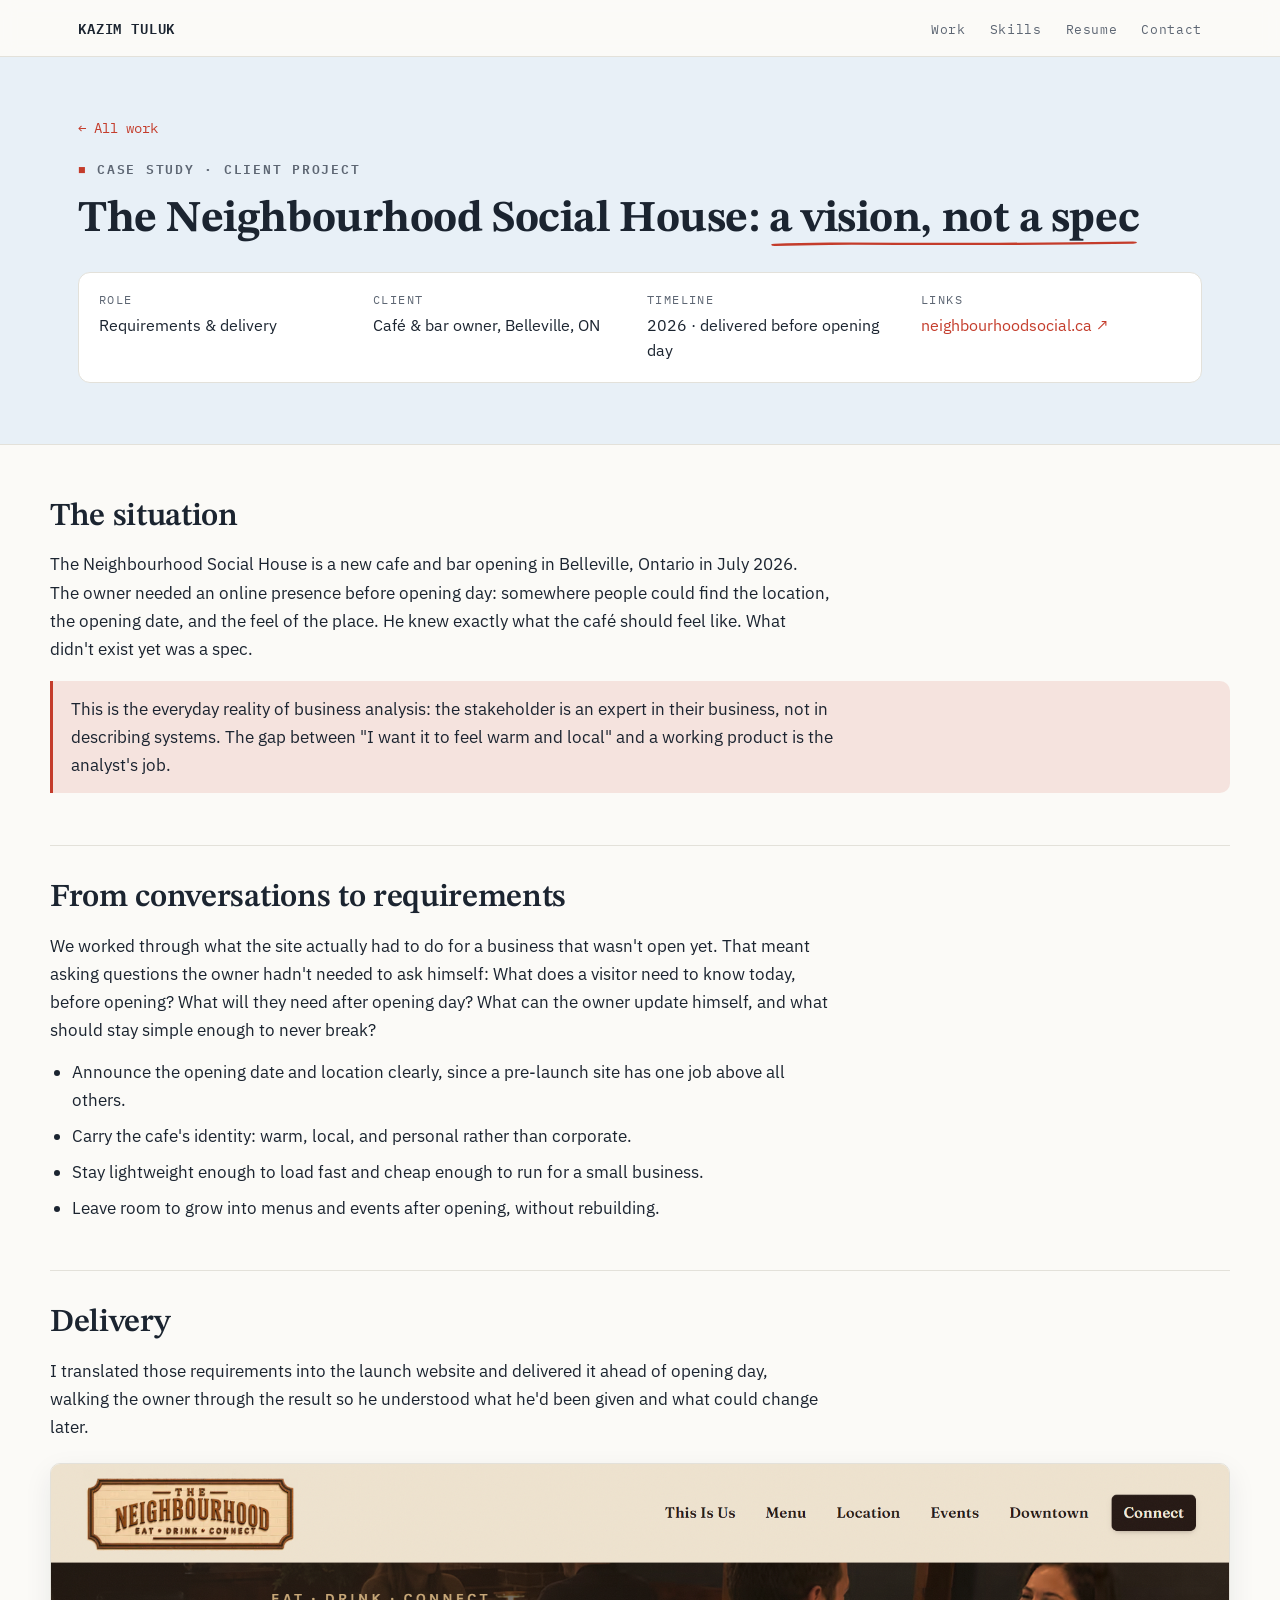
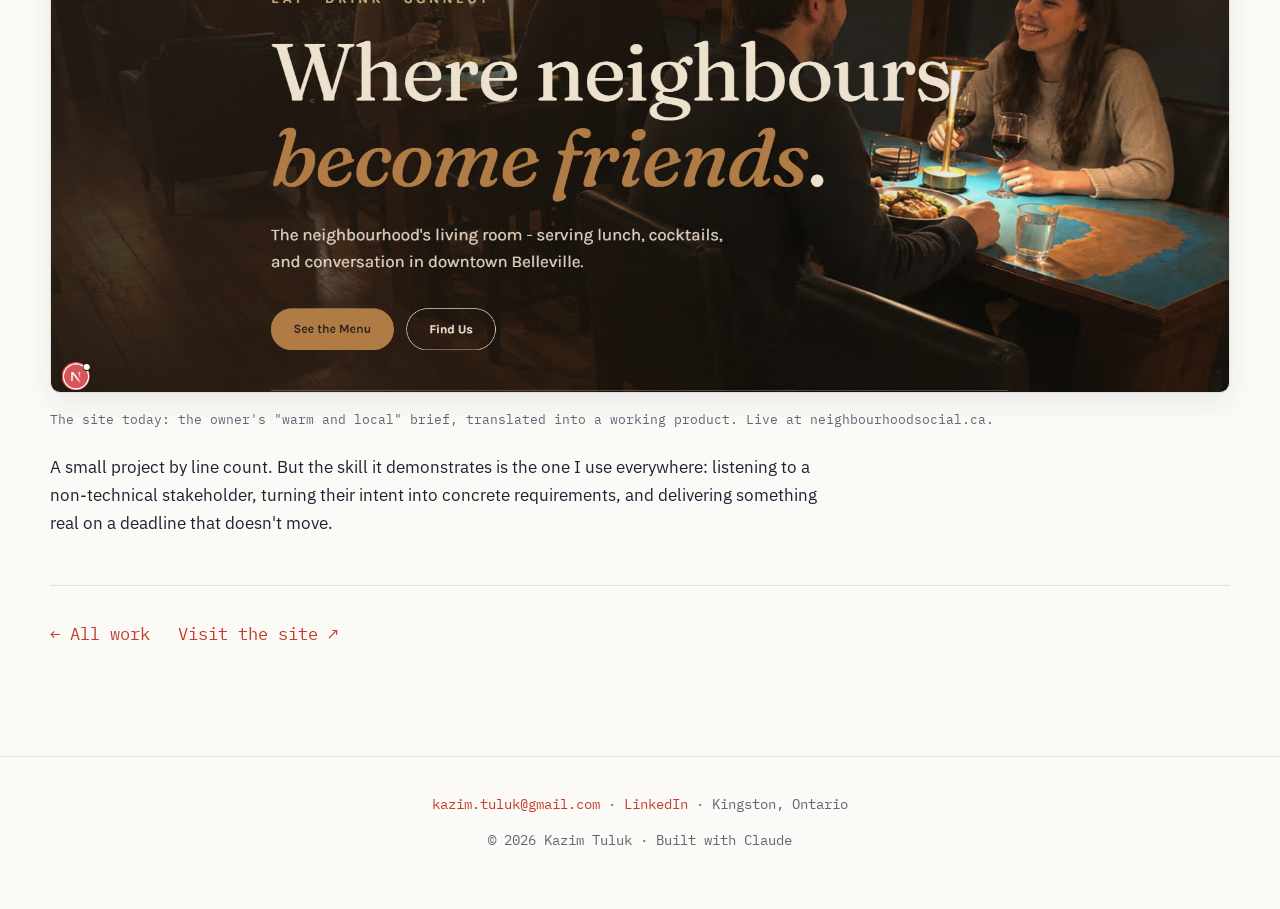
==== commit dea97229: "Merge branch 'main' of https://github.com/kazimtuluk/kazimtuluk.github.io" ====
--- a/neighbourhood-social.html
+++ b/neighbourhood-social.html
@@ -4,7 +4,7 @@
   <meta charset="UTF-8" />
   <meta name="viewport" content="width=device-width, initial-scale=1" />
   <title>The Neighbourhood Social House · Case Study · Kazim Tuluk</title>
-  <meta name="description" content="Case study: gathering requirements from a small-business owner and delivering a launch website for a Belleville café." />
+  <meta name="description" content="Case study: gathering requirements from a small-business owner and delivering a launch website for a Belleville cafe." />
   <link rel="preconnect" href="https://fonts.googleapis.com">
   <link rel="preconnect" href="https://fonts.gstatic.com" crossorigin>
   <link href="https://fonts.googleapis.com/css2?family=STIX+Two+Text:wght@400;600;700&family=IBM+Plex+Sans:wght@400;500;600&family=IBM+Plex+Mono:wght@400;600&display=swap" rel="stylesheet">
@@ -43,7 +43,7 @@
   <section class="section">
     <h2>The situation</h2>
     <p>
-      The Neighbourhood Social House is a new café and bar opening in Belleville, Ontario in July 2026.
+      The Neighbourhood Social House is a new cafe and bar opening in Belleville, Ontario in July 2026.
       The owner needed an online presence before opening day: somewhere people could find the location,
       the opening date, and the feel of the place. He knew exactly what the café should feel like.
       What didn't exist yet was a spec.
@@ -63,7 +63,7 @@
     </p>
     <ul>
       <li>Announce the opening date and location clearly, since a pre-launch site has one job above all others.</li>
-      <li>Carry the café's identity: warm, local, and personal rather than corporate.</li>
+      <li>Carry the cafe's identity: warm, local, and personal rather than corporate.</li>
       <li>Stay lightweight enough to load fast and cheap enough to run for a small business.</li>
       <li>Leave room to grow into menus and events after opening, without rebuilding.</li>
     </ul>
